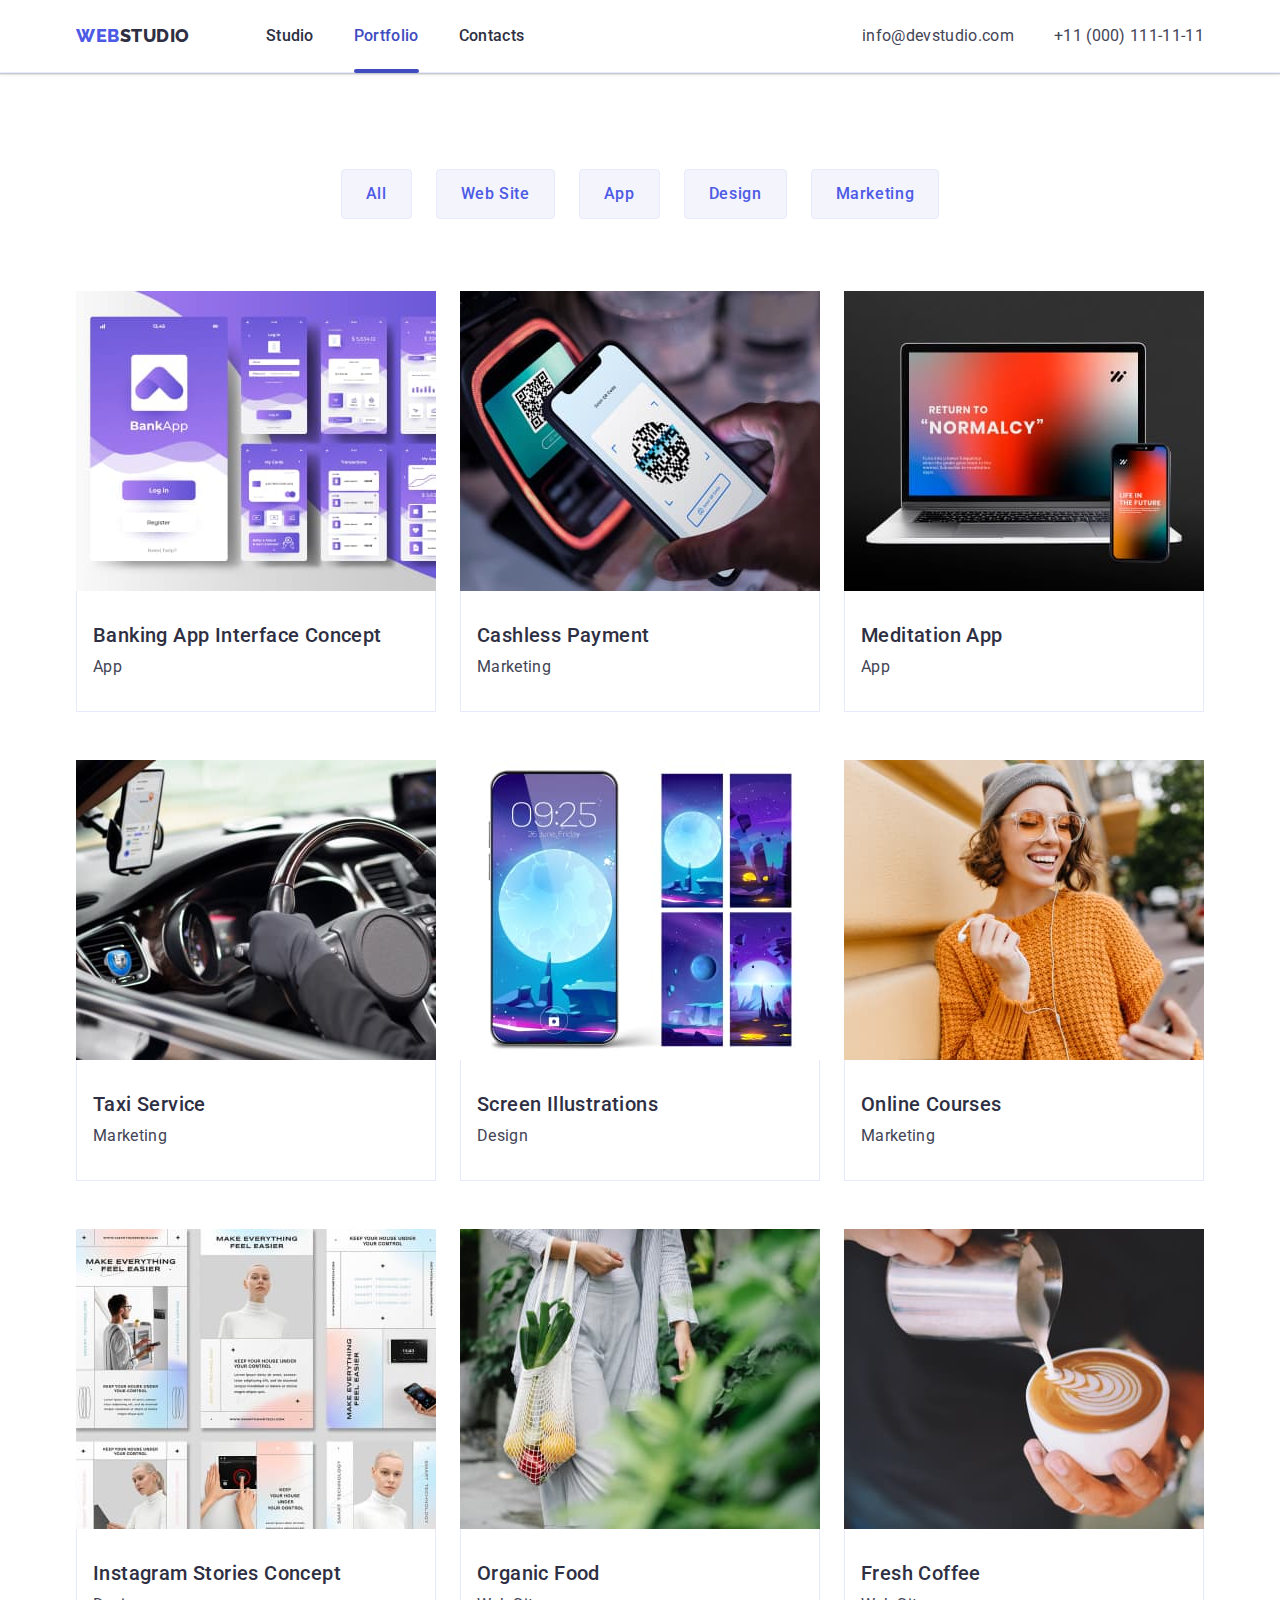
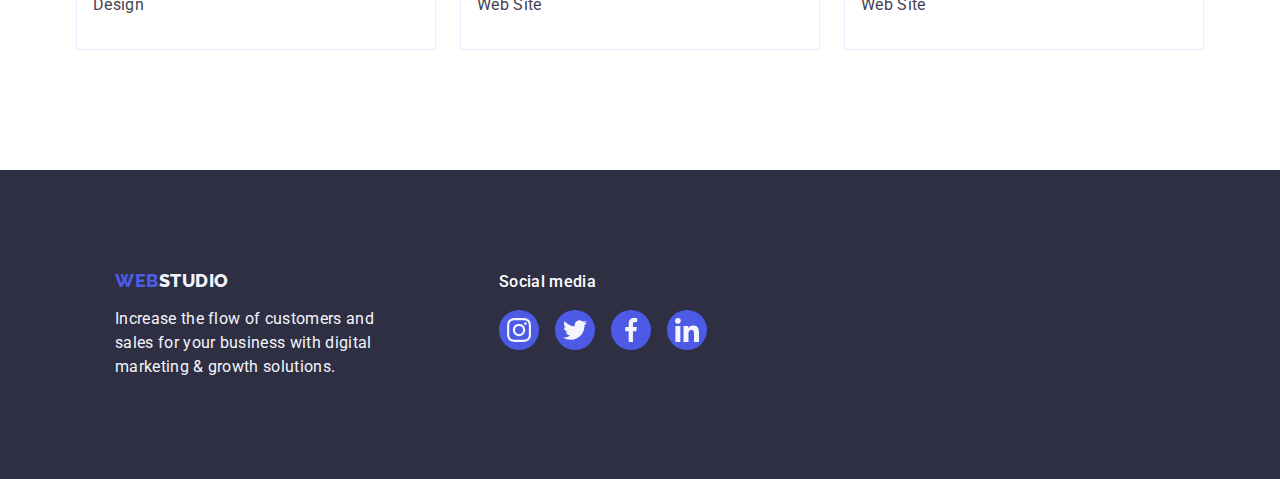
==== portfolio.html @ 5af85ef7 "Initial commit" ====
<!DOCTYPE html>
<html lang="en">
  <head>
    <meta charset="UTF-8" />
    <meta http-equiv="X-UA-Compatible" content="IE=edge" />
    <meta name="viewport" content="width=device-width, initial-scale=1.0" />
    <title>Portfolio</title>
    <link
      rel="stylesheet"
      href="https://cdn.jsdelivr.net/npm/modern-normalize@1.1.0/modern-normalize.min.css"
    />
    <link rel="preconnect" href="https://fonts.googleapis.com" />
    <link rel="preconnect" href="https://fonts.gstatic.com" crossorigin />
    <link
      href="https://fonts.googleapis.com/css2?family=Raleway:wght@800&family=Roboto:wght@400;500;700;900&display=swap"
      rel="stylesheet"
    />
    <link rel="stylesheet" href="./css/style.css" />
  </head>
  <body>
    <!-- Header -->
    <header class="page-header section">
      <div class="container-header">
        <nav class="nav-page">
          <a class="link-logo link" href="./index.html"
            >Web<span class="logo-chank">Studio</span></a
          >
          <ul class="menu-nav list">
            <li class="menu-item">
              <a class="menu-link link" href="./index.html">Studio</a>
            </li>
            <li class="menu-item">
              <a class="menu-link link underlining" href="./portfolio.html"
                >Portfolio</a
              >
            </li>
            <li class="menu-item">
              <a class="menu-link link" href="">Contacts</a>
            </li>
          </ul>
        </nav>
        <address class="address-header">
          <ul class="menu-address list">
            <li class="menu-item">
              <a class="menu-link link" href="mailto:info@devstudio.com"
                >info@devstudio.com</a
              >
            </li>
            <li class="menu-item">
              <a class="menu-link link" href="tel:+110001111111"
                >+11 (000) 111-11-11</a
              >
            </li>
          </ul>
        </address>
      </div>
    </header>
    <main>
      <!-- Hero -->
      <section class="hero-portfolio section">
        <div class="container-portfolio">
          <h1 class="title-portfolio" hidden>Portfolio Skills</h1>
          <ul class="menu-button list">
            <li class="menu-item">
              <button class="button-filter" type="button">All</button>
            </li>
            <li class="menu-item">
              <button class="button-filter" type="button">Web Site</button>
            </li>
            <li class="menu-item">
              <button class="button-filter" type="button">App</button>
            </li>
            <li class="menu-item">
              <button class="button-filter" type="button">Design</button>
            </li>
            <li class="menu-item">
              <button class="button-filter" type="button">Marketing</button>
            </li>
          </ul>

          <ul class="menu-img-card-portf list">
            <li class="list-img-card-portf">
              <a class="link-img-card-portf link" href="">
                <div class="cont-overlay-card-port">
                  <img
                    src="./images/portfolio/banking-app.jpg"
                    alt="Banking App"
                    width="360"
                    height="300"
                  />
                  <p class="overlay">
                    14 Stylish and User-Friendly App Design Concepts · Task
                    Manager App · Calorie Tracker App · Exotic Fruit Ecommerce
                    App · Cloud Storage App Lorem ipsum dolor sit amet
                    consectetur adipisicing elit. Rerum error neque natus
                    repellendus doloribus unde blanditiis placeat dicta minima
                    odio! Officia ratione officiis, consequuntur id nesciunt
                    reiciendis minus consequatur excepturi?
                  </p>
                </div>
                <div class="container-card">
                  <h2 class="title-description">
                    Banking App Interface Concept
                  </h2>
                  <p class="description">App</p>
                </div>
              </a>
            </li>

            <li class="list-img-card-portf">
              <a class="link-img-card-portf link" href="">
                <div class="cont-overlay-card-port">
                  <img
                    src="./images/portfolio/cashless-payment.jpg"
                    alt="phone that scans Qr code"
                    width="360"
                    height="300"
                  />
                  <p class="overlay">
                    14 Stylish and User-Friendly App Design Concepts · Task
                    Manager App · Calorie Tracker App · Exotic Fruit Ecommerce
                    App · Cloud Storage App Lorem ipsum dolor sit amet
                    consectetur adipisicing elit. Rerum error neque natus
                    repellendus doloribus unde blanditiis placeat dicta minima
                    odio! Officia ratione officiis, consequuntur id nesciunt
                    reiciendis minus consequatur excepturi?
                  </p>
                </div>
                <div class="container-card">
                  <h2 class="title-description">Cashless Payment</h2>
                  <p class="description">Marketing</p>
                </div>
              </a>
            </li>

            <li class="list-img-card-portf">
              <a class="link-img-card-portf link" href="">
                <div class="cont-overlay-card-port">
                  <img
                    src="./images/portfolio/meditation-app.jpg"
                    alt="laptop and phone"
                    width="360"
                    height="300"
                  />
                  <p class="overlay">
                    14 Stylish and User-Friendly App Design Concepts · Task
                    Manager App · Calorie Tracker App · Exotic Fruit Ecommerce
                    App · Cloud Storage App Lorem ipsum dolor sit amet
                    consectetur adipisicing elit. Rerum error neque natus
                    repellendus doloribus unde blanditiis placeat dicta minima
                    odio! Officia ratione officiis, consequuntur id nesciunt
                    reiciendis minus consequatur excepturi?
                  </p>
                </div>
                <div class="container-card">
                  <h2 class="title-description">Meditation App</h2>
                  <p class="description">App</p>
                </div>
              </a>
            </li>

            <li class="list-img-card-portf">
              <a class="link-img-card-portf link" href="">
                <div class="cont-overlay-card-port">
                  <img
                    src="./images/portfolio/taxi-service.jpg"
                    alt="the interior of the car and the hand of a person holding the steering wheel"
                    width="360"
                    height="300"
                  />
                  <p class="overlay">
                    14 Stylish and User-Friendly App Design Concepts · Task
                    Manager App · Calorie Tracker App · Exotic Fruit Ecommerce
                    App · Cloud Storage App Lorem ipsum dolor sit amet
                    consectetur adipisicing elit. Rerum error neque natus
                    repellendus doloribus unde blanditiis placeat dicta minima
                    odio! Officia ratione officiis, consequuntur id nesciunt
                    reiciendis minus consequatur excepturi?
                  </p>
                </div>
                <div class="container-card">
                  <h2 class="title-description">Taxi Service</h2>
                  <p class="description">Marketing</p>
                </div>
              </a>
            </li>

            <li class="list-img-card-portf">
              <a class="link-img-card-portf link" href="">
                <div class="cont-overlay-card-port">
                  <img
                    src="./images/portfolio/screen-illustrations.jpg"
                    alt="Screen Illustrations whith four walpaper"
                    width="360"
                    height="300"
                  />
                  <p class="overlay">
                    14 Stylish and User-Friendly App Design Concepts · Task
                    Manager App · Calorie Tracker App · Exotic Fruit Ecommerce
                    App · Cloud Storage App Lorem ipsum dolor sit amet
                    consectetur adipisicing elit. Rerum error neque natus
                    repellendus doloribus unde blanditiis placeat dicta minima
                    odio! Officia ratione officiis, consequuntur id nesciunt
                    reiciendis minus consequatur excepturi?
                  </p>
                </div>
                <div class="container-card">
                  <h2 class="title-description">Screen Illustrations</h2>
                  <p class="description">Design</p>
                </div>
              </a>
            </li>

            <li class="list-img-card-portf">
              <a class="link-img-card-portf link" href="">
                <div class="cont-overlay-card-port">
                  <img
                    src="./images/portfolio/online-courses.jpg"
                    alt="smiling girl in glasses and with a phone"
                    width="360"
                    height="300"
                  />
                  <p class="overlay">
                    14 Stylish and User-Friendly App Design Concepts · Task
                    Manager App · Calorie Tracker App · Exotic Fruit Ecommerce
                    App · Cloud Storage App Lorem ipsum dolor sit amet
                    consectetur adipisicing elit. Rerum error neque natus
                    repellendus doloribus unde blanditiis placeat dicta minima
                    odio! Officia ratione officiis, consequuntur id nesciunt
                    reiciendis minus consequatur excepturi?
                  </p>
                </div>
                <div class="container-card">
                  <h2 class="title-description">Online Courses</h2>
                  <p class="description">Marketing</p>
                </div>
              </a>
            </li>

            <li class="list-img-card-portf">
              <a class="link-img-card-portf link" href="">
                <div class="cont-overlay-card-port">
                  <img
                    src="./images/portfolio/instagram-stories.jpg"
                    alt="Instagram Stories Concept"
                    width="360"
                    height="300"
                  />
                  <p class="overlay">
                    14 Stylish and User-Friendly App Design Concepts · Task
                    Manager App · Calorie Tracker App · Exotic Fruit Ecommerce
                    App · Cloud Storage App Lorem ipsum dolor sit amet
                    consectetur adipisicing elit. Rerum error neque natus
                    repellendus doloribus unde blanditiis placeat dicta minima
                    odio! Officia ratione officiis, consequuntur id nesciunt
                    reiciendis minus consequatur excepturi?
                  </p>
                </div>
                <div class="container-card">
                  <h2 class="title-description">Instagram Stories Concept</h2>
                  <p class="description">Design</p>
                </div>
              </a>
            </li>

            <li class="list-img-card-portf">
              <a class="link-img-card-portf link" href="">
                <div class="cont-overlay-card-port">
                  <img
                    src="./images/portfolio/organic-food.jpg"
                    alt="a person carrying fruit in a bag"
                    width="360"
                    height="300"
                  />
                  <p class="overlay">
                    14 Stylish and User-Friendly App Design Concepts · Task
                    Manager App · Calorie Tracker App · Exotic Fruit Ecommerce
                    App · Cloud Storage App Lorem ipsum dolor sit amet
                    consectetur adipisicing elit. Rerum error neque natus
                    repellendus doloribus unde blanditiis placeat dicta minima
                    odio! Officia ratione officiis, consequuntur id nesciunt
                    reiciendis minus consequatur excepturi?
                  </p>
                </div>
                <div class="container-card">
                  <h2 class="title-description">Organic Food</h2>
                  <p class="description">Web Site</p>
                </div>
              </a>
            </li>

            <li class="list-img-card-portf">
              <a class="link-img-card-portf link" href="">
                <div class="cont-overlay-card-port">
                  <img
                    src="./images/portfolio/fresh-coffee.jpg"
                    alt="a vessel that pours coffee into a mug"
                    width="360"
                    height="300"
                  />
                  <p class="overlay">
                    14 Stylish and User-Friendly App Design Concepts · Task
                    Manager App · Calorie Tracker App · Exotic Fruit Ecommerce
                    App · Cloud Storage App Lorem ipsum dolor sit amet
                    consectetur adipisicing elit. Rerum error neque natus
                    repellendus doloribus unde blanditiis placeat dicta minima
                    odio! Officia ratione officiis, consequuntur id nesciunt
                    reiciendis minus consequatur excepturi?
                  </p>
                </div>
                <div class="container-card">
                  <h2 class="title-description">Fresh Coffee</h2>
                  <p class="description">Web Site</p>
                </div>
              </a>
            </li>
          </ul>
        </div>
      </section>
    </main>
    <!-- Footer -->
    <footer class="footer-page section">
      <div class="container-footer">
        <div class="container-foot-logo">
          <a class="link-logo link" href="./index.html"
            >Web<span class="logo-chank">Studio</span></a
          >
          <p class="description">
            Increase the flow of customers and sales for your business with
            digital marketing & growth solutions.
          </p>
        </div>
        <div class="container-foot-svg">
          <p class="desc-foot-svg">Social media</p>
          <ul class="menu-social-svg list">
            <li class="social-list-items">
              <a href="" class="social-list-link">
                <svg class="social-svg-icon" width="24" height="24">
                  <use href="./images/icons.svg#icon-instagram"></use>
                </svg>
              </a>
            </li>
            <li class="social-list-items">
              <a href="" class="social-list-link">
                <svg class="social-svg-icon" width="24" height="24">
                  <use href="./images/icons.svg#icon-twitter"></use>
                </svg>
              </a>
            </li>
            <li class="social-list-items">
              <a href="" class="social-list-link">
                <svg class="social-svg-icon" width="24" height="24">
                  <use href="./images/icons.svg#icon-facebook"></use>
                </svg>
              </a>
            </li>
            <li class="social-list-items">
              <a href="" class="social-list-link">
                <svg class="social-svg-icon" width="24" height="24">
                  <use href="./images/icons.svg#icon-linkedin"></use>
                </svg>
              </a>
            </li>
          </ul>
        </div>
      </div>
    </footer>
  </body>
</html>
---- css/style.css ----
:root {
  --color-logo: #4d5ae5;
  --color-text-head: #434455;
  --color-text-sec: #2e2f42;
  --color-white-light: #f4f4fd;
  --color-text-hover-focus: #404bbf;
  --bg-color-head: #ffffff;
  --color-border: #e7e9fc;
  --color-svg-logo-cust: #8e8f99;
  --color-svg-social-hov: #31d0aa;
  --trans-time-cubic: 250ms cubic-bezier(0.4, 0, 0.2, 1);
}

h1,
h2,
h3,
p {
  margin-top: 0;
  margin-bottom: 0;
}

ul,
ol {
  margin-top: 0;
  margin-bottom: 0;
  padding-left: 0;
}

img {
  display: block;
}

.list {
  list-style: none;
}

.link {
  text-decoration: none;
}

button {
  cursor: pointer;
}

.section {
  max-width: 1440px;
  margin-left: auto;
  margin-right: auto;
}

body {
  font-family: "Roboto", sans-serif;
  font-size: 16px;
  line-height: 1.5;
  letter-spacing: 0.02em;
  color: var(--color-text-head);
  background-color: var(--bg-color-head);
}

/********** Header **********/
.container-header {
  display: flex;
  width: 1158px;
  margin: 0 auto;
  padding: 0 15px;
}

.page-header .menu-link:hover,
.page-header .menu-link:focus {
  color: var(--color-text-hover-focus);
}

.page-header {
  border-bottom: 1px solid var(--color-border);
  box-shadow: 0px 2px 1px rgba(46, 47, 66, 0.08),
    0px 1px 1px rgba(46, 47, 66, 0.16), 0px 1px 6px rgba(46, 47, 66, 0.08);
}

.nav-page {
  display: flex;
  align-items: center;
}

.menu-nav {
  position: relative;
  display: flex;
  gap: 40px;
}

.link-logo {
  font-family: "Raleway", sans-serif;
  font-weight: 800;
  font-size: 18px;
  line-height: 1.17;
  letter-spacing: 0.03em;
  text-transform: uppercase;
  color: var(--color-logo);
  margin-right: 76px;
}

.nav-page .logo-chank {
  color: var(--color-text-sec);
}

.menu-nav .menu-link {
  font-weight: 500;
  color: var(--color-text-sec);
}

.menu-nav .underlining {
  position: relative;
  color: var(--color-text-hover-focus);
}

.underlining::after {
  position: absolute;
  display: block;
  width: 100%;
  content: "";
  left: 0;
  bottom: -1px;
  height: 4px;
  background-color: var(--color-text-hover-focus);
  border-radius: 2px;
}

.page-header .menu-link {
  display: inline-block;
  padding-top: 24px;
  padding-bottom: 24px;
  transition: color var(--trans-time-cubic);
}

.menu-address {
  display: flex;
  gap: 40px;
}

.address-header {
  font-style: normal;
  margin-left: auto;
}

.menu-address .menu-link {
  color: var(--color-text-head);
}

/********** /Header **********/

/* ********** Hero Section 1 ********** */

.hero {
  padding-top: 188px;
  padding-bottom: 188px;
  background-color: var(--color-text-sec);
  background-image: linear-gradient(
      rgba(46, 47, 66, 0.7),
      rgba(46, 47, 66, 0.7)
    ),
    url("../images/bg/bg.jpg");
  background-size: cover;
  background-position: center;
  background-repeat: no-repeat;
}

.title-page {
  margin-bottom: 48px;
  margin-right: auto;
  margin-left: auto;
  font-weight: 700;
  font-size: 56px;
  line-height: 1.07;
  letter-spacing: 0.02em;
  text-align: center;
  max-width: 496px;
  color: var(--bg-color-head);
}

.button-order {
  margin-right: auto;
  margin-left: auto;
  display: block;
  padding: 16px 32px;
  border: none;
  border-radius: 4px;
  font-weight: 500;
  font-size: 16px;
  line-height: 1.5;
  letter-spacing: 0.04em;
  color: var(--bg-color-head);
  background-color: var(--color-logo);
  box-shadow: 0px 4px 4px rgba(0, 0, 0, 0.15);
  transition: background-color var(--trans-time-cubic);
}

.button-order:hover,
.button-order:focus {
  background-color: var(--color-text-hover-focus);
}
/* ********** /Hero  ********** */

/* ********** Skills Section 2 ********** */

.skills {
  padding-top: 120px;
  padding-bottom: 120px;
}

.container-skills {
  display: flex;
  width: 1158px;
  margin: 0 auto;
  padding: 0 15px;
}

/****** SVG - Skills ******/
.icon-container-skills {
  display: flex;
  justify-content: center;
  align-items: center;
  height: 112px;
  margin-bottom: 8px;
  background: var(--color-white-light);
  border-radius: 4px;
}
/****** /SVG - Skills ******/

.menu-skills {
  display: flex;
  column-gap: 24px;
}

.list-skills {
  width: calc((100% - 3 * 24px) / 4);
}

.title-description {
  margin-bottom: 8px;
  font-weight: 500;
  font-size: 20px;
  line-height: 1.2;
  letter-spacing: 0.02em;
  color: var(--color-text-sec);
}
/* ********** /Skills ********** */

/* ********** Our Work Section 3 ********** */

.our-work {
  padding-bottom: 120px;
}

.container-our-work {
  width: 1158px;
  margin: 0 auto;
  padding: 0 15px;
}

.menu-our-work {
  display: flex;
  column-gap: 24px;
}

.list-our-work {
  width: calc((100% - 2 * 24px) / 3);
}

.title-section {
  margin-bottom: 72px;
  font-weight: 700;
  font-size: 36px;
  line-height: 1.1;
  text-align: center;
  letter-spacing: 0.02em;
  text-transform: capitalize;
  color: var(--color-text-sec);
}
/* ********** /Our Work ********** */

/* ********** Our Team Section 4 ********** */

.our-team {
  background-color: var(--color-white-light);
  padding-top: 120px;
  padding-bottom: 120px;
}

.container-our-team {
  width: 1158px;
  margin: 0 auto;
  padding: 0 15px;
}

.menu-our-team {
  display: flex;
  column-gap: 24px;
}

.list-our-team {
  background-color: var(--bg-color-head);
  width: calc((100% - 2 * 24px) / 3);
  border-radius: 0px 0px 4px 4px;
  box-shadow: 0px 1px 6px rgba(46, 47, 66, 0.08),
    0px 1px 1px rgba(46, 47, 66, 0.16), 0px 2px 1px rgba(46, 47, 66, 0.08);
}

.container-description {
  padding: 32px 0;
}

.container-description .title-description {
  text-align: center;
  margin-bottom: 8px;
}

.container-description .description {
  text-align: center;
  margin-bottom: 8px;
}

/****** SVG - Our Team  ******/
.menu-social-svg {
  display: flex;
  justify-content: center;
  gap: 24px;
}

.social-list-items {
  display: flex;
  justify-content: center;
  align-items: center;
  width: 40px;
  height: 40px;
  border-radius: 50%;
}

.social-list-link {
  width: 100%;
  height: 100%;
  background-color: var(--color-logo);
  border-radius: 50%;
  display: flex;
  justify-content: center;
  align-items: center;
  transition: background-color var(--trans-time-cubic);
}

.social-list-link:hover,
.social-list-link:focus {
  background-color: var(--color-text-hover-focus);
}

.social-svg-icon {
  fill: var(--color-white-light);
}
/****** /SVG ******/

/* ********** /Our Team ********** */

/* ********** Customers Section 5 ********** */

.customers {
  padding: 120px 0;
}

.container {
  width: 1158px;
  margin: 0 auto;
  padding: 0 15px;
}

/****** SVG - Custumers ******/
.menu-cust-svg {
  display: flex;
  gap: 24px;
}

.list-item-cust {
  width: calc((100% - 5 * 24px) / 6);
  height: 88px;
}

.link-logo-cust {
  display: flex;
  justify-content: center;
  align-items: center;
  width: 100%;
  height: 100%;
  border-radius: 4px;

  border: 1px solid var(--color-svg-logo-cust);
  color: var(--color-svg-logo-cust);

  transition: border-color var(--trans-time-cubic),
    color var(--trans-time-cubic);
}

.link-logo-cust:hover,
.link-logo-cust:focus {
  border-color: var(--color-text-hover-focus);
  color: var(--color-text-hover-focus);
}

.logo-cust-svg {
  fill: currentColor;
}
/****** /SVG - Custumers ******/

/* ********** /Customers ********** */

/* ********** Footer ********** */
.footer-page {
  padding: 100px;
  background-color: var(--color-text-sec);
}

.container-footer {
  display: flex;
  align-items: baseline;
  width: 1158px;
  margin: 0 auto;
  padding: 0 15px;
}

.footer-page .description {
  max-width: 264px;
  color: var(--color-white-light);
}

.footer-page .logo-chank {
  color: var(--color-white-light);
}

.footer-page .link-logo {
  display: inline-block;
  margin-bottom: 16px;
}

.container-foot-logo {
  margin-right: 120px;
}

.desc-foot-svg {
  font-weight: 500;
  font-size: 1.5;
  line-height: 24px;
  margin-bottom: 16px;
  color: var(--bg-color-head);
}

/****** SVG - Footer ******/

.container-foot-svg .menu-social-svg {
  gap: 16px;
}

.container-foot-svg .social-list-link:hover,
.container-foot-svg .social-list-link:focus {
  background-color: var(--color-svg-social-hov);
}
/****** /SVG - Footer ******/

/* ********** Hero-Portfolio ********** */

.hero-portfolio {
  padding-top: 96px;
  padding-bottom: 120px;
}

.container-portfolio {
  width: 1158px;
  margin: 0 auto;
  padding: 0 15px;
}

.menu-button {
  display: flex;
  justify-content: center;
  margin-bottom: 72px;
  column-gap: 24px;
}

.button-filter {
  padding: 12px 24px;
  font-weight: 500;
  font-size: 16px;
  line-height: 1.5;
  align-items: center;
  text-align: center;
  letter-spacing: 0.04em;
  color: var(--color-logo);
  background-color: var(--color-white-light);
  border: 1px solid var(--color-border);
  border-radius: 4px;
  transition: color 250ms cubic-bezier(0.4, 0, 0.2, 1),
    background-color 250ms cubic-bezier(0.4, 0, 0.2, 1),
    box-shadow 250ms cubic-bezier(0.4, 0, 0.2, 1),
    border-color var(--trans-time-cubic);
}

.button-filter:hover,
.button-filter:focus {
  color: var(--bg-color-head);
  background: var(--color-text-hover-focus);
  box-shadow: 0px 3px 1px rgba(0, 0, 0, 0.1), 0px 2px 1px rgba(0, 0, 0, 0.08),
    0px 2px 2px rgba(0, 0, 0, 0.12);
  border: 1px solid transparent;
}

.menu-img-card-portf {
  display: flex;
  flex-wrap: wrap;
  column-gap: 24px;
  row-gap: 48px;
}

.link-img-card-portf {
  display: block;
  transition: box-shadow 250ms cubic-bezier(0.4, 0, 0.2, 1);
}

.link-img-card-portf:hover,
.link-img-card-portf:focus {
  box-shadow: 0px 1px 6px rgba(46, 47, 66, 0.08),
    0px 1px 1px rgba(46, 47, 66, 0.16), 0px 2px 1px rgba(46, 47, 66, 0.08);
}

.container-card {
  padding: 32px 16px;
  border: 1px solid var(--color-border);
  border-top: none;
}

.list-img-card-portf:first-child {
  width: calc((100% - 48px) / 3);
}

.title-description {
  margin-bottom: 8px;
}

.menu-img-card-portf .description {
  color: var(--color-text-head);
}

/* ********** /Hero-Portfolio ********** */

/*********** Overlay-Portfolio ***********/

.cont-overlay-card-port {
  position: relative;
  overflow: hidden;
}

.overlay {
  width: 100%;
  height: 100%;
  position: absolute;
  padding: 40px 32px;
  background-color: var(--color-logo);
  color: var(--color-white-light);
  left: 0;
  top: 0;

  overflow: auto;
  transform: translate(0, 100%);
  transition: transform var(--trans-time-cubic);
}

.link-img-card-portf:hover .overlay,
.link-img-card-portf:focus .overlay {
  transform: translateY(0%);
}
/*********** /Overlay-Portfolio ***********/

/*********** Modal-Window ***********/

.backdrop {
  position: fixed;
  z-index: 100;
  top: 0;
  left: 0;
  width: 100%;
  height: 100%;
  background-color: rgba(46, 47, 66, 0.4);
  transition: opacity var(--trans-time-cubic),
    visibility var(--trans-time-cubic);
}

.modal {
  position: absolute;
  top: 50%;
  left: 50%;
  transform: translate(-50%, -50%);
  width: 408px;
  /* height: 584px; */
  background-color: #fcfcfc;
  box-shadow: 0px 1px 1px rgba(0, 0, 0, 0.14), 0px 1px 3px rgba(0, 0, 0, 0.12),
    0px 2px 1px rgba(0, 0, 0, 0.2);
  border-radius: 4px;
  min-height: 576px;
  transition: transform 250ms cubic-bezier(0.4, 0, 0.2, 1);
}

.modal-close-btn {
  padding: 0;
  position: absolute;
  top: 24px;
  right: 24px;
  display: flex;
  justify-content: center;
  align-items: center;
  width: 24px;
  height: 24px;
  border-radius: 50%;

  background-color: var(--color-border);
  border: 1px solid rgba(0, 0, 0, 0.1);

  transition: background-color var(--trans-time-cubic),
    border var(--trans-time-cubic);
}

.modal-close-btn:hover,
.modal-close-btn:focus {
  background-color: var(--color-text-hover-focus);
  border: none;
}

.svg-modal-close-btn {
  transition: fill var(--trans-time-cubic);
}

.modal-close-btn:hover .svg-modal-close-btn,
.modal-close-btn:focus .svg-modal-close-btn {
  fill: var(--bg-color-head);
}

.backdrop.is-hidden {
  opacity: 0;
  visibility: hidden;
  pointer-events: none;
}

/*********** /Modal-Window ***********/
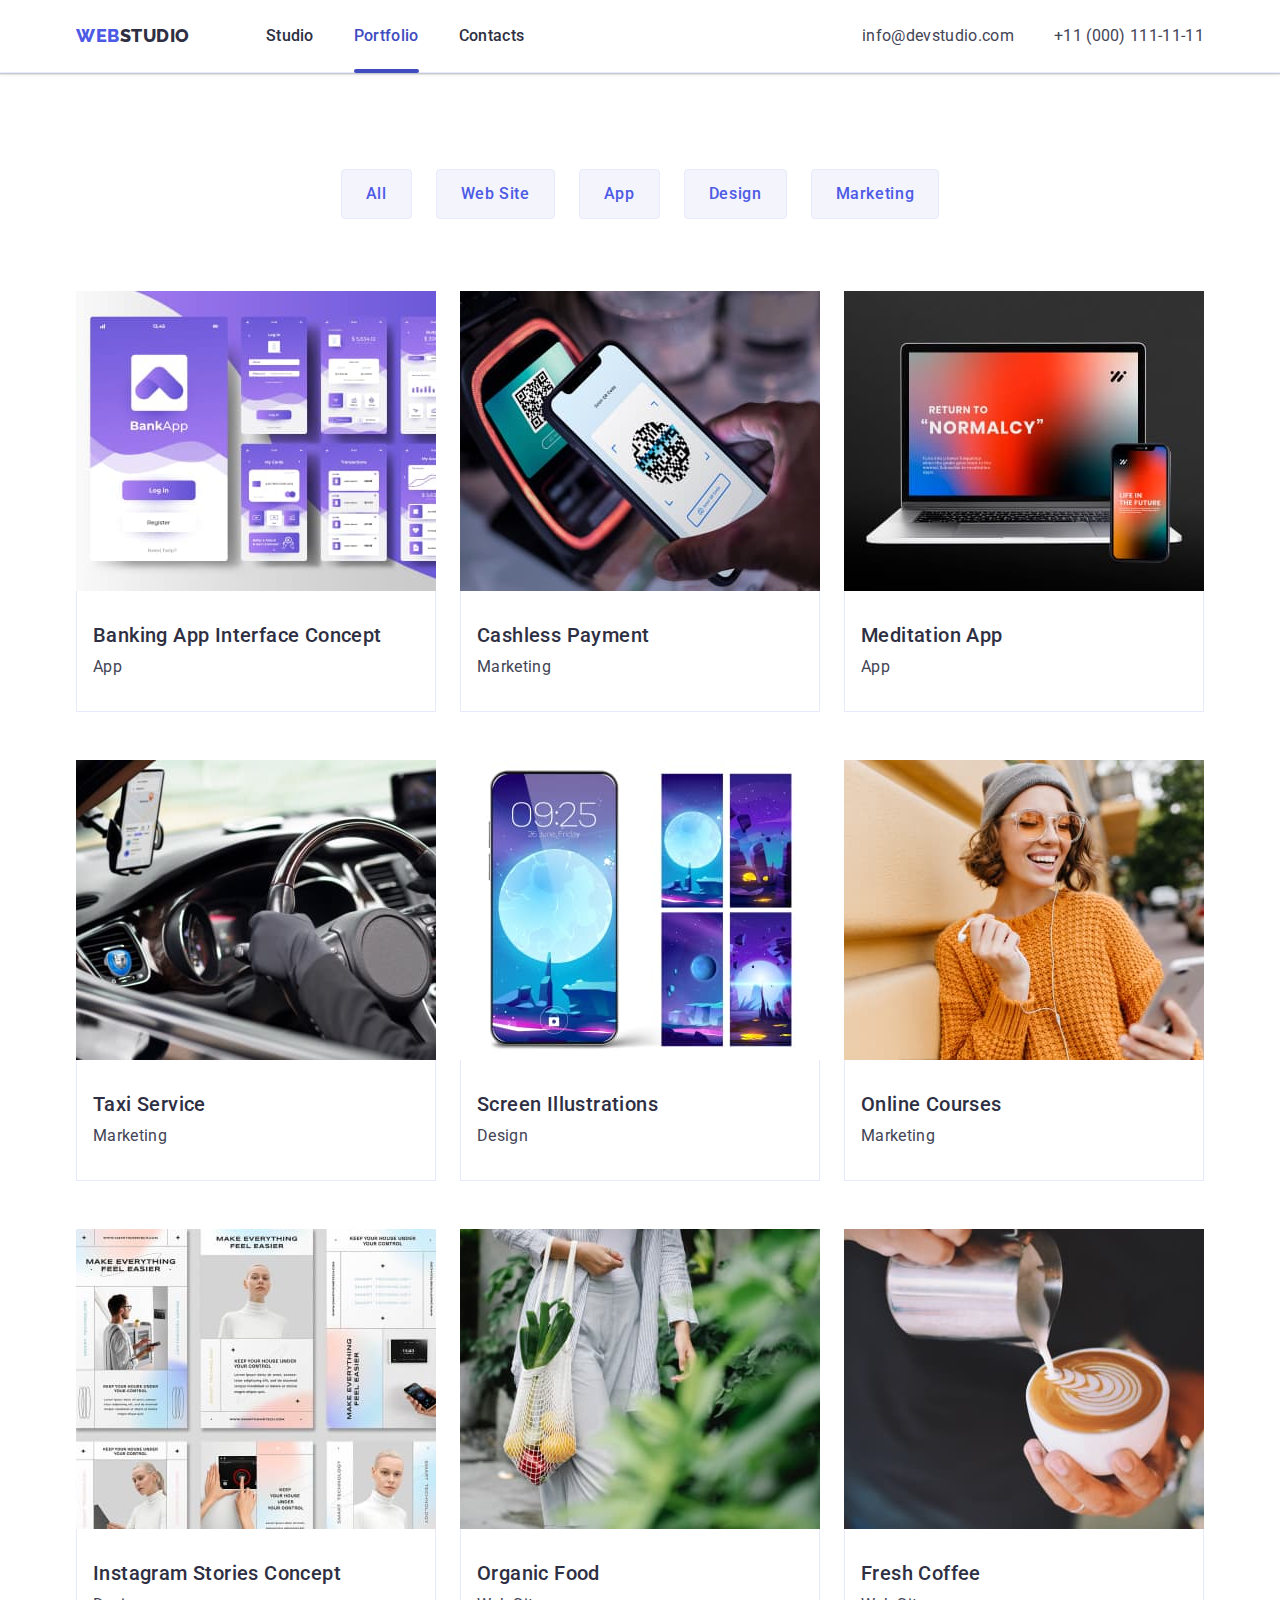
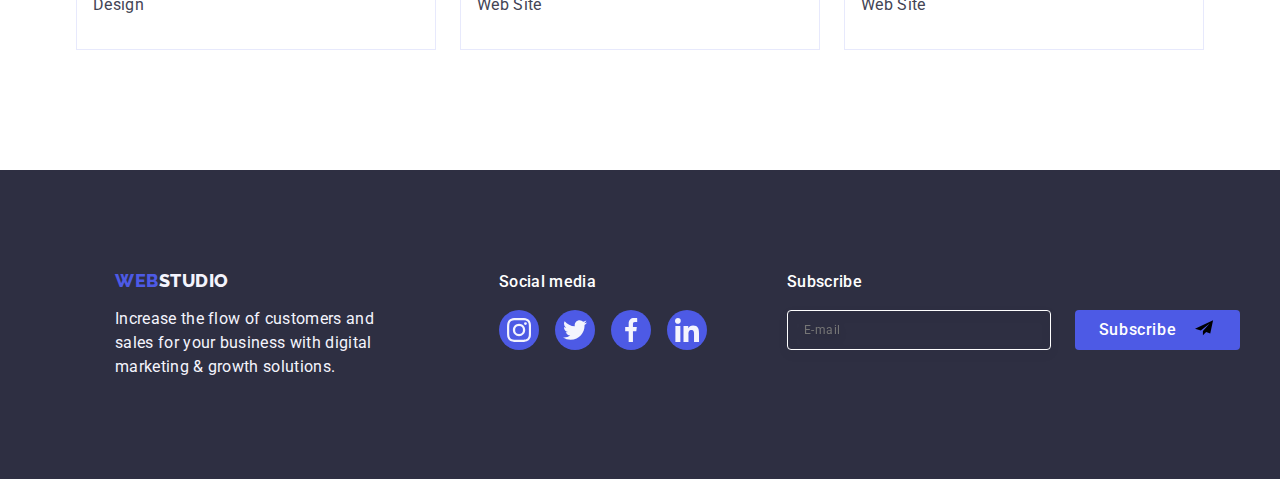
==== commit 0eaca510: "Update portfolio.html" ====
--- a/portfolio.html
+++ b/portfolio.html
@@ -330,6 +330,7 @@
             digital marketing & growth solutions.
           </p>
         </div>
+
         <div class="container-foot-svg">
           <p class="desc-foot-svg">Social media</p>
           <ul class="menu-social-svg list">
@@ -363,6 +364,29 @@
             </li>
           </ul>
         </div>
+
+        <div class="container-footer-form-cont">
+          <p class="desc-foot-svg">Subscribe</p>
+          <form class="cont-form-footer">
+            <label class="form-lable-footer" for="email">
+              <input
+                class="cont-form-inp-footer"
+                type="email"
+                name="email"
+                placeholder="E-mail"
+                id="email"
+                required
+                pattern="[a-zA-Zа-яА-ЯіІїЇґҐєЄʼ]+"
+              />
+            </label>
+            <button type="submit" class="btn-foot-subscr">
+              Subscribe
+              <svg class="svg-foot-subscr" width="24" height="24">
+                <use href="./images/icons.svg#icon-subscribe"></use>
+              </svg>
+            </button>
+          </form>
+        </div>
       </div>
     </footer>
   </body>
--- a/css/style.css
+++ b/css/style.css
@@ -450,6 +450,10 @@
 
 /****** SVG - Footer ******/
 
+.container-foot-svg {
+  margin-right: 80px;
+}
+
 .container-foot-svg .menu-social-svg {
   gap: 16px;
 }
@@ -459,6 +463,55 @@
   background-color: var(--color-svg-social-hov);
 }
 /****** /SVG - Footer ******/
+
+/******  Footer - Form - Subscr ******/
+
+.cont-form-footer {
+  display: flex;
+}
+
+.form-lable-footer {
+  margin-right: 24px;
+}
+
+.cont-form-inp-footer {
+  width: 264px;
+  height: 40px;
+  padding-left: 16px;
+  font-size: 12px;
+  line-height: 1.5;
+  letter-spacing: 0.04em;
+  color: var(--bg-color-head);
+  border: 1px solid var(--bg-color-head);
+  filter: drop-shadow(0px 4px 4px rgba(0, 0, 0, 0.15));
+  border-radius: 4px;
+  background-color: transparent;
+}
+
+.btn-foot-subscr {
+  display: flex;
+  justify-content: center;
+  align-items: center;
+  text-align: center;
+  min-width: 165px;
+  height: 40px;
+
+  font-family: "Roboto", sans-serif;
+  font-weight: 500;
+  font-size: 16px;
+  line-height: 1.5;
+  letter-spacing: 0.04em;
+  color: var(--bg-color-head);
+  background-color: var(--color-logo);
+  border: none;
+  border-radius: 4px;
+}
+
+.svg-foot-subscr {
+  margin-left: 16px;
+}
+
+/******  /Footer - Form - Subscr ******/
 
 /* ********** Hero-Portfolio ********** */
 
@@ -591,9 +644,9 @@
   position: absolute;
   top: 50%;
   left: 50%;
+  padding: 72px 24px 24px 24px;
   transform: translate(-50%, -50%);
   width: 408px;
-  /* height: 584px; */
   background-color: #fcfcfc;
   box-shadow: 0px 1px 1px rgba(0, 0, 0, 0.14), 0px 1px 3px rgba(0, 0, 0, 0.12),
     0px 2px 1px rgba(0, 0, 0, 0.2);
@@ -642,4 +695,155 @@
   pointer-events: none;
 }
 
+/* ******* DZ-6 ******* */
+
+.desc-title-modal-form {
+  display: block;
+  font-weight: 500;
+  font-size: 16px;
+  line-height: 1.5;
+  text-align: center;
+  letter-spacing: 0.02em;
+  margin-bottom: 16px;
+  color: var(--color-text-sec);
+}
+
+.form-label {
+  display: block;
+  font-size: 12px;
+  line-height: 1.17;
+  letter-spacing: 0.04em;
+  color: var(--color-svg-logo-cust);
+  margin-bottom: 4px;
+}
+
+.container-lable {
+  margin-bottom: 8px;
+}
+
+.contact-form-input {
+  width: 100%;
+  height: 40px;
+  border: 1px solid rgba(46, 47, 66, 0.2);
+  background-color: transparent;
+  outline: transparent;
+  border-radius: 4px;
+  padding-left: 38px;
+
+  transition: border-color var(--trans-time-cubic);
+}
+
+.contact-form-input:focus {
+  border-color: var(--color-logo);
+}
+
+.svg-cont-input {
+  position: absolute;
+  top: 50%;
+  left: 16px;
+  transform: translateY(-50%);
+  transition: fill var(--trans-time-cubic);
+}
+
+.contact-form-input:focus + .svg-cont-input {
+  fill: var(--color-logo);
+}
+
+.container-input-svg {
+  display: block;
+  position: relative;
+}
+
+.container-lable-textarea {
+  margin-bottom: 16px;
+}
+
+.contact-textarea-form-input {
+  width: 100%;
+  padding: 8px 16px;
+  height: 120px;
+  font-size: 12px;
+  line-height: 1.17;
+  letter-spacing: 0.04em;
+
+  color: rgba(46, 47, 66, 0.4);
+
+  border: 1px solid rgba(46, 47, 66, 0.2);
+  background-color: transparent;
+  outline: transparent;
+  border-radius: 4px;
+  resize: none;
+  transition: border-color var(--trans-time-cubic);
+}
+
+.contact-textarea-form-input:focus {
+  border-color: var(--color-logo);
+}
+
+.container-chekbox {
+  margin-bottom: 24px;
+}
+
+.form-label-chekbox {
+  font-size: 12px;
+  line-height: 1.17;
+  letter-spacing: 0.04em;
+  color: var(--color-svg-logo-cust);
+}
+
+.container-checkbox-svg {
+  display: inline-flex;
+  align-items: center;
+  justify-content: center;
+  width: 16px;
+  height: 16px;
+  border: 1px solid var(--color-text-sec);
+  border-radius: 2px;
+  fill: transparent;
+  cursor: pointer;
+}
+
+.chek-box:checked + .form-label-chekbox > .container-checkbox-svg {
+  background-color: var(--color-text-hover-focus);
+  border: none;
+  fill: var(--bg-color-head);
+  border-color: var(--color-text-hover-focus);
+}
+
+/* .chek-box:focus + .form-label-chekbox > .container-checkbox-svg {
+  border-color: var(--color-logo);
+} */
+
+.accept-link {
+  color: var(--color-logo);
+}
+
+.visually-hidden {
+  position: absolute;
+  appearance: none;
+}
+
+.btn-form-submit {
+  display: block;
+  min-width: 169px;
+  height: 56px;
+  margin: 0 auto;
+  background: var(--color-logo);
+  box-shadow: 0px 4px 4px rgba(0, 0, 0, 0.15);
+  border-radius: 4px;
+  border: none;
+
+  font-weight: 500;
+  line-height: 1.5;
+  letter-spacing: 0.04em;
+  color: var(--bg-color-head);
+
+  transition: background-color var(--trans-time-cubic);
+}
+
+.btn-form-submit:hover,
+.btn-form-submit:focus {
+  background-color: var(--color-text-hover-focus);
+}
+
 /*********** /Modal-Window ***********/
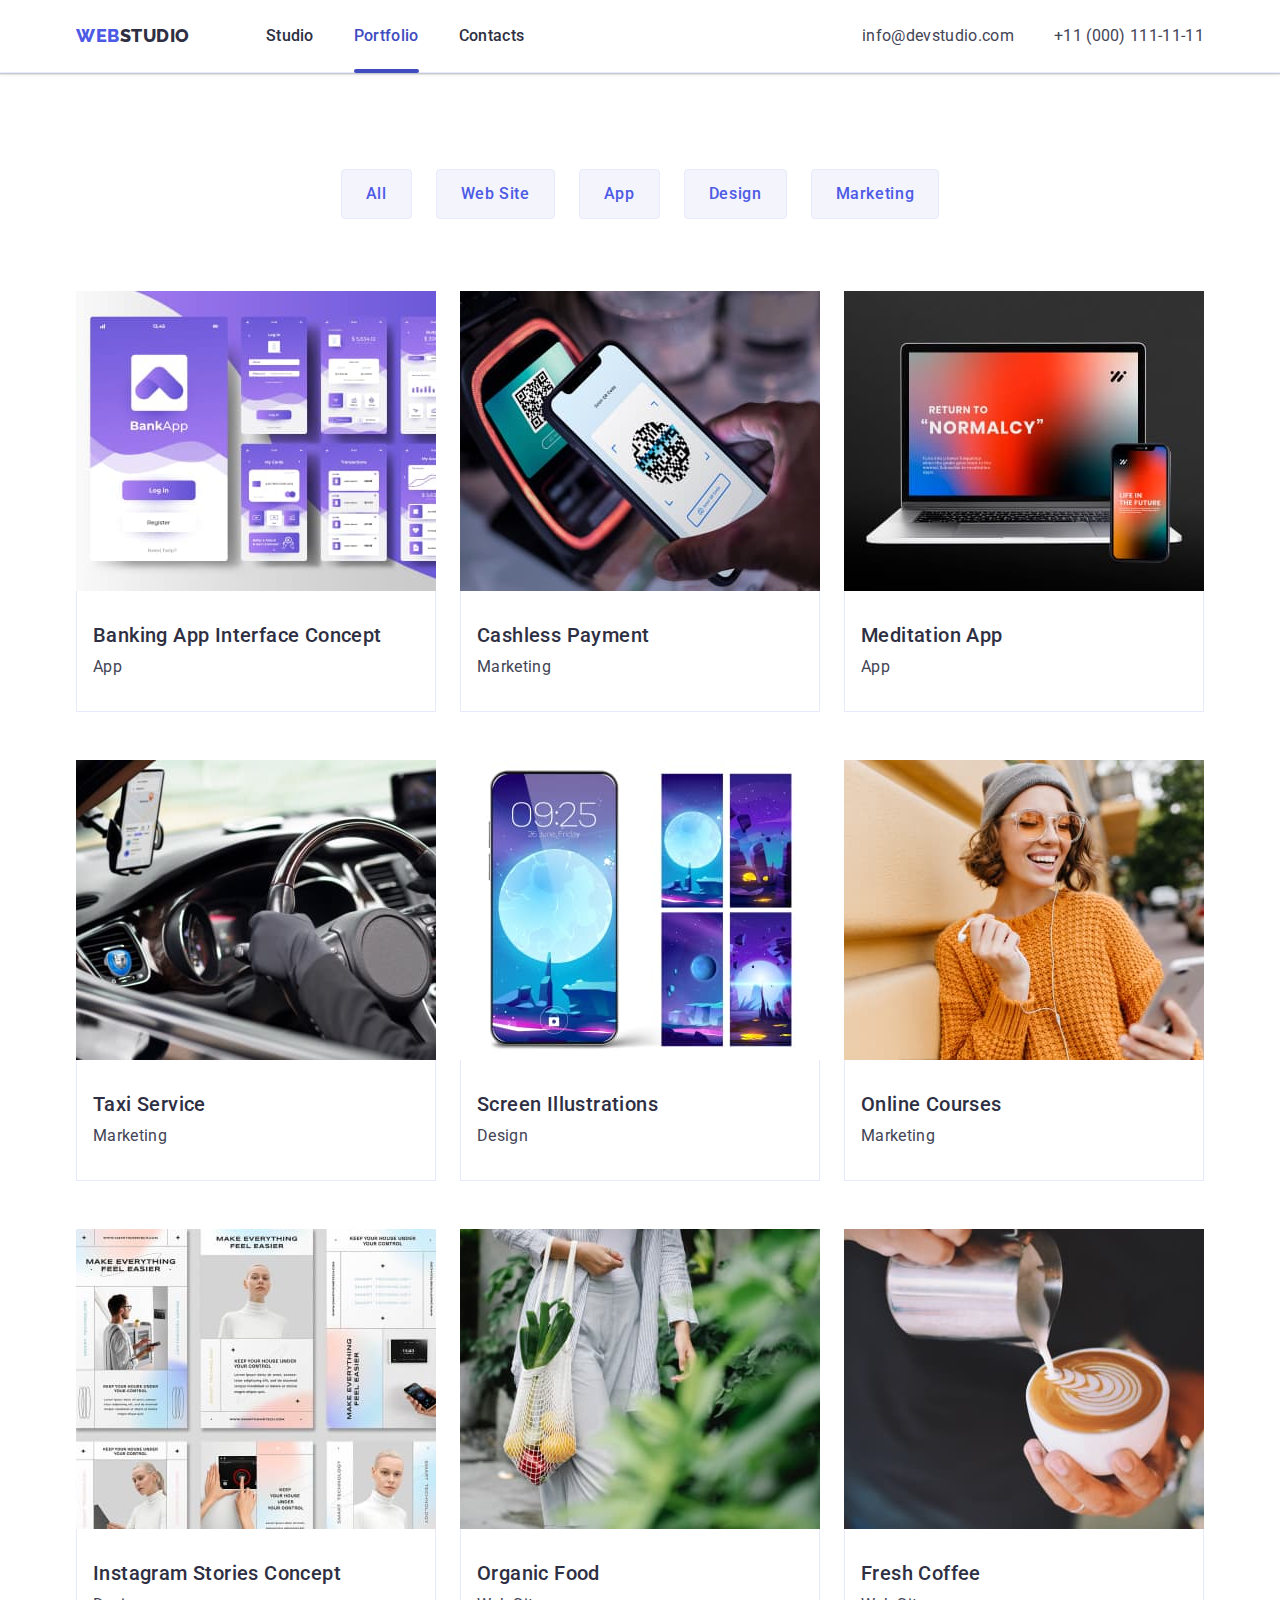
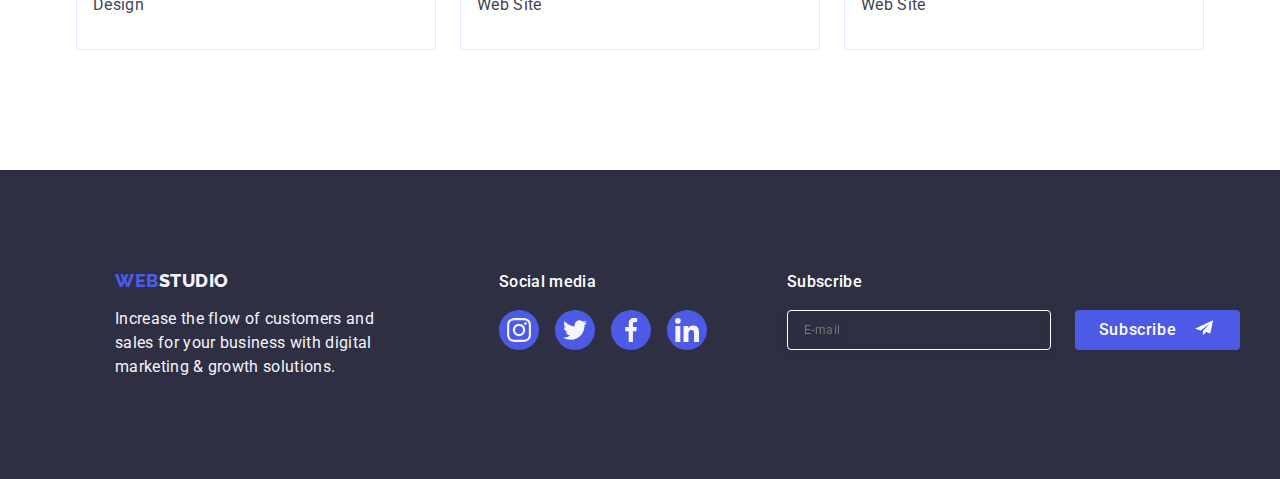
==== commit f4aaf4f0: "up" ====
--- a/portfolio.html
+++ b/portfolio.html
@@ -368,15 +368,14 @@
         <div class="container-footer-form-cont">
           <p class="desc-foot-svg">Subscribe</p>
           <form class="cont-form-footer">
-            <label class="form-lable-footer" for="email">
+            <label class="form-lable-footer" for="mail">
               <input
                 class="cont-form-inp-footer"
                 type="email"
-                name="email"
+                name="mail"
                 placeholder="E-mail"
-                id="email"
+                id="mail"
                 required
-                pattern="[a-zA-Zа-яА-ЯіІїЇґҐєЄʼ]+"
               />
             </label>
             <button type="submit" class="btn-foot-subscr">
--- a/css/style.css
+++ b/css/style.css
@@ -507,8 +507,14 @@
   border-radius: 4px;
 }
 
+.btn-foot-subscr:hover,
+.btn-foot-subscr:focus {
+  background-color: var(--color-text-hover-focus);
+}
+
 .svg-foot-subscr {
   margin-left: 16px;
+  fill: var(--bg-color-head);
 }
 
 /******  /Footer - Form - Subscr ******/
@@ -810,10 +816,6 @@
   border-color: var(--color-text-hover-focus);
 }
 
-/* .chek-box:focus + .form-label-chekbox > .container-checkbox-svg {
-  border-color: var(--color-logo);
-} */
-
 .accept-link {
   color: var(--color-logo);
 }
